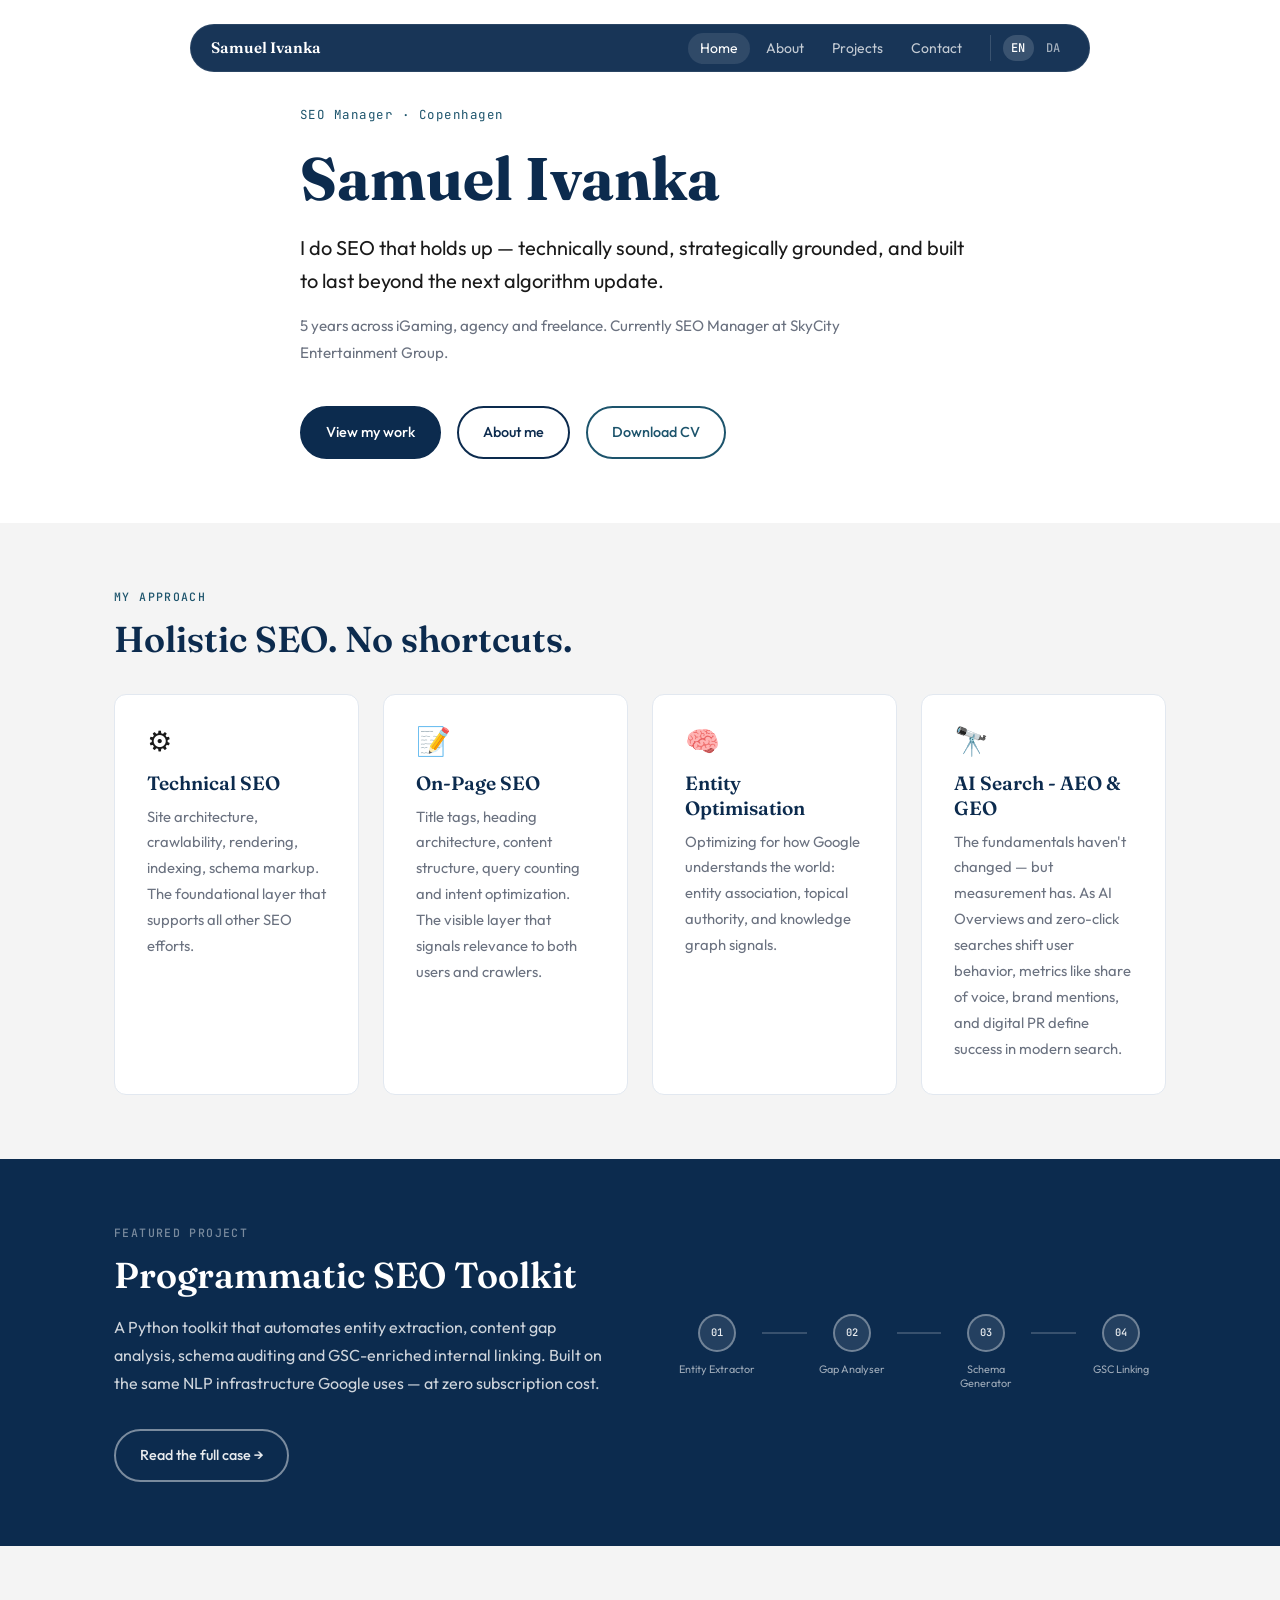
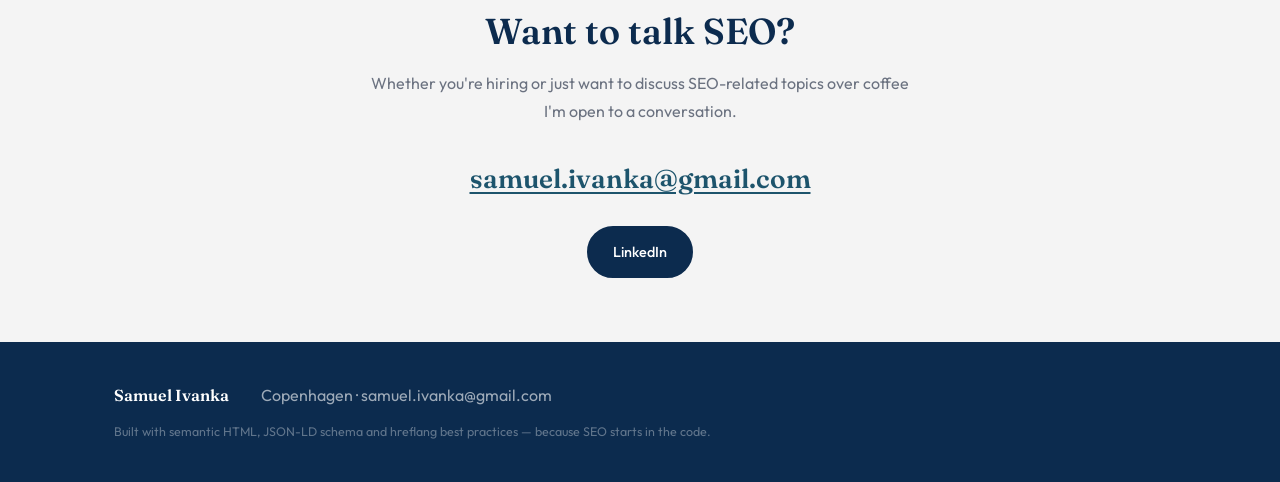
==== index.html @ 6b16444f "ready to go live" ====
<!DOCTYPE html>
<html lang="en"
  data-title-en="Samuel Ivanka — SEO Manager"
  data-title-da="Samuel Ivanka — SEO Manager"
  data-desc-en="Samuel Ivanka is a technical SEO manager based in Copenhagen with 5 years of experience in iGaming, agency and freelance SEO."
  data-desc-da="Samuel Ivanka er en teknisk SEO manager baseret i København med 5 års erfaring inden for iGaming, bureau og freelance SEO.">
<head>
  <meta charset="UTF-8">
  <meta name="viewport" content="width=device-width, initial-scale=1.0">

  <title>Samuel Ivanka — SEO Manager</title>
  <meta name="description" content="Samuel Ivanka is a technical SEO manager based in Copenhagen with 5 years of experience in iGaming, agency and freelance SEO.">

  <!-- Canonical -->
  <link rel="canonical" href="https://samuelivanka.github.io/">

  <!-- Open Graph -->
  <meta property="og:type"        content="website">
  <meta property="og:url"         content="https://samuelivanka.github.io/">
  <meta property="og:title"       content="Samuel Ivanka — SEO Manager">
  <meta property="og:description" content="Technical SEO manager based in Copenhagen. 5 years across iGaming, agency and freelance.">

  <!--
    Hreflang note:
    This site uses a JavaScript-based language toggle (EN/DA) with localStorage persistence.
    Canonical URLs are language-agnostic — a single URL serves both languages.
    Content is switched via CSS class toggling (html.lang-en / html.lang-da).
    Both language versions are present in the DOM simultaneously; display:none hides the inactive one.
    A traditional hreflang implementation would require separate URLs per language.
  -->

  <!-- Anti-FOUC: apply saved language before stylesheet renders -->
  <script>(function(){var l=localStorage.getItem('si-lang')||'en';document.documentElement.classList.add('lang-'+l);document.documentElement.lang=l;}());</script>

  <!-- Fonts preconnect -->
  <link rel="preconnect" href="https://fonts.googleapis.com">
  <link rel="preconnect" href="https://fonts.gstatic.com" crossorigin>
  <link rel="stylesheet" href="https://fonts.googleapis.com/css2?family=Fraunces:ital,opsz,wght@0,9..144,300;0,9..144,400;0,9..144,600;0,9..144,700;1,9..144,400&family=Outfit:wght@300;400;500;600&family=JetBrains+Mono:wght@400;500&display=swap">

  <link rel="stylesheet" href="style.css">

  <!-- JSON-LD: WebSite + Person -->
  <script type="application/ld+json">
  {
    "@context": "https://schema.org",
    "@graph": [
      {
        "@type": "WebSite",
        "@id": "https://samuelivanka.github.io/#website",
        "name": "Samuel Ivanka — SEO Manager",
        "url": "https://samuelivanka.github.io/",
        "inLanguage": ["en", "da"],
        "author": { "@id": "https://samuelivanka.github.io/#person" }
      },
      {
        "@type": "Person",
        "@id": "https://samuelivanka.github.io/#person",
        "name": "Samuel Ivanka",
        "jobTitle": "SEO Manager",
        "url": "https://samuelivanka.github.io/",
        "email": "samuel.ivanka@gmail.com",
        "sameAs": ["https://www.linkedin.com/in/samuel-ivanka/"],
        "worksFor": {
          "@type": "Organization",
          "name": "SkyCity Entertainment Group",
          "url": "https://www.skycitycasino.com",
          "sameAs": "https://en.wikipedia.org/wiki/SkyCity_Entertainment_Group"
        },
        "knowsLanguage": ["Slovak", "English", "Danish", "Dutch"]
      }
    ]
  }
  </script>
</head>
<body>

  <!-- ===================== NAV ===================== -->
  <div class="nav-wrapper">
    <nav class="pill-nav" aria-label="Main navigation">
      <a href="index.html" class="nav-logo">Samuel Ivanka</a>

      <button class="nav-hamburger" aria-label="Menu" aria-expanded="false">
        <span></span><span></span><span></span>
      </button>

      <ul class="nav-links">
        <li><a href="index.html"><span class="t-en">Home</span><span class="t-da">Hjem</span></a></li>
        <li><a href="about.html"><span class="t-en">About</span><span class="t-da">Om mig</span></a></li>
        <li><a href="projects.html"><span class="t-en">Projects</span><span class="t-da">Projekter</span></a></li>
        <li><a href="mailto:samuel.ivanka@gmail.com">Contact</a></li>
      </ul>

      <div class="lang-toggle">
        <button class="lang-btn" data-lang="en" aria-label="Switch to English">EN</button>
        <button class="lang-btn" data-lang="da" aria-label="Skift til dansk">DA</button>
      </div>
    </nav>
  </div>

  <main>

    <!-- ===================== HERO ===================== -->
    <section class="hero">
      <div class="container">
        <span class="hero-eyebrow">
          <span class="t-en">SEO Manager · Copenhagen</span>
          <span class="t-da">SEO Manager · København</span>
        </span>

        <h1>Samuel Ivanka</h1>

        <p class="hero-tagline t-en">I do SEO that holds up — technically sound, strategically grounded, and built to last beyond the next algorithm update.</p>
        <p class="hero-tagline t-da">Jeg laver SEO der holder — teknisk solidt, strategisk funderet og bygget til at overleve den næste algoritme-opdatering.</p>

        <p class="hero-sub t-en">5 years across iGaming, agency and freelance. Currently SEO Manager at SkyCity Entertainment Group.</p>
        <p class="hero-sub t-da">5 års erfaring inden for iGaming, bureau og freelance. Nuværende SEO Manager hos SkyCity Entertainment Group.</p>

        <div class="hero-ctas">
          <a href="projects.html" class="btn-primary">
            <span class="t-en">View my work</span>
            <span class="t-da">Se mit arbejde</span>
          </a>
          <a href="about.html" class="btn-secondary">
            <span class="t-en">About me</span>
            <span class="t-da">Om mig</span>
          </a>
          <a href="S.Ivanka_CV.pdf" class="btn-outline" download>
            Download CV
          </a>
        </div>
      </div>
    </section>

    <!-- ===================== WHAT I DO ===================== -->
    <section class="what-i-do">
      <div class="container">
        <div class="section-header fade-up">
          <span class="label">
            <span class="t-en">My approach</span>
            <span class="t-da">Min tilgang</span>
          </span>
          <h2>
            <span class="t-en">Holistic SEO. No shortcuts.</span>
            <span class="t-da">Holistisk SEO. Ingen genveje.</span>
          </h2>
        </div>

        <div class="cards-grid">

          <article class="card fade-up">
            <div class="card-icon">⚙️</div>
            <h3>
              <span class="t-en">Technical SEO</span>
              <span class="t-da">Teknisk SEO</span>
            </h3>
            <p class="t-en">Site architecture, crawlability, rendering, indexing, schema markup. The foundational layer that supports all other SEO efforts.</p>
            <p class="t-da">Sitestruktur, crawlbarhed, rendering, indeksering, schema markup. Det fundamentale lag, som al anden SEO hviler på.</p>
          </article>

          <article class="card fade-up">
            <div class="card-icon">📝</div>
            <h3>
              <span class="t-en">On-Page SEO</span>
              <span class="t-da">On-page SEO</span>
            </h3>
            <p class="t-en">Title tags, heading architecture, content structure, query counting and intent optimization. The visible layer that signals relevance to both users and crawlers.</p>
            <p class="t-da">Title tags, overskriftsstruktur, indholdsopbygning, query counting og søgeords-intention. Det synlige lag, der signalerer relevans til både brugere og crawlere.</p>
          </article>

          <article class="card fade-up">
            <div class="card-icon">🧠</div>
            <h3>
              <span class="t-en">Entity Optimisation</span>
              <span class="t-da">Entitetsoptimering</span>
            </h3>
            <p class="t-en">Optimizing for how Google understands the world: entity association, topical authority, and knowledge graph signals.</p>
            <p class="t-da">Optimering baseret på, hvordan Google forstår verden: entitets-relationer, emne-autoritet (topical authority) og Knowledge Graph-signaler.</p>
          </article>

          <article class="card fade-up">
            <div class="card-icon">🔭</div>
            <h3>
              <span>AI Search - AEO & GEO</span>
            </h3>
            <p class="t-en">The fundamentals haven't changed — but measurement has. As AI Overviews and zero-click searches shift user behavior, metrics like share of voice, brand mentions, and digital PR define success in modern search.</p>
            <p class="t-da">Det grundlæggende er det samme – men målingen har ændret sig. I takt med at AI Overviews og zero-click-søgninger ændrer brugeradfærden, bliver share of voice, brand mentions og digital PR de afgørende parametre.</p>
          </article>

        </div>
      </div>
    </section>

    <!-- ===================== FEATURED PROJECT TEASER ===================== -->
    <section class="featured-project">
      <div class="container">
        <div class="featured-inner">

          <div class="featured-text fade-up">
            <span class="label">
              <span class="t-en">Featured Project</span>
              <span class="t-da">Udvalgt Projekt</span>
            </span>
            <h2>
              <span class="t-en">Programmatic SEO Toolkit</span>
              <span class="t-da">Programmatisk SEO Toolkit</span>
            </h2>
            <p class="t-en">A Python toolkit that automates entity extraction, content gap analysis, schema auditing and GSC-enriched internal linking. Built on the same NLP infrastructure Google uses — at zero subscription cost.</p>
            <p class="t-da">Et Python-toolkit der automatiserer entitetsudtrækning, content gap-analyse, schema-audit og GSC-beriget intern linkbuilding. Bygget på den samme NLP-infrastruktur som Google bruger — uden abonnementsomkostninger.</p>
            <div class="featured-cta">
              <a href="projects/seo-toolkit.html" class="btn-outline">
                <span class="t-en">Read the full case →</span>
                <span class="t-da">Læs hele casen →</span>
              </a>
            </div>
          </div>

          <div class="featured-visual fade-up">
            <div class="mini-pipeline" role="img" aria-label="4-step SEO toolkit pipeline diagram">
              <div class="mini-step">
                <div class="mini-step-dot">01</div>
                <span class="mini-step-label">Entity Extractor</span>
              </div>
              <div class="mini-connector" aria-hidden="true"></div>
              <div class="mini-step">
                <div class="mini-step-dot">02</div>
                <span class="mini-step-label">Gap Analyser</span>
              </div>
              <div class="mini-connector" aria-hidden="true"></div>
              <div class="mini-step">
                <div class="mini-step-dot">03</div>
                <span class="mini-step-label">Schema Generator</span>
              </div>
              <div class="mini-connector" aria-hidden="true"></div>
              <div class="mini-step">
                <div class="mini-step-dot">04</div>
                <span class="mini-step-label">GSC Linking</span>
              </div>
            </div>
          </div>

        </div>
      </div>
    </section>

    <!-- ===================== CONTACT STRIP ===================== -->
    <section class="contact-strip">
      <div class="container">
        <h2>
          <span class="t-en">Want to talk SEO?</span>
          <span class="t-da">Vil du tale SEO?</span>
        </h2>
        <p class="sub t-en">Whether you're hiring or just want to discuss SEO-related topics over coffee I'm open to a conversation.</p>
        <p class="sub t-da">Uanset om du ansætter eller bare vil diskutere SEO-relaterede emner over en kop kaffe er jeg åben for en snak.</p>
        <div>
          <a href="mailto:samuel.ivanka@gmail.com" class="contact-email">samuel.ivanka@gmail.com</a>
        </div>
        <div class="contact-ctas">
          <a href="https://www.linkedin.com/in/samuel-ivanka/" class="btn-primary" target="_blank" rel="noopener noreferrer">LinkedIn</a>
        </div>
      </div>
    </section>

  </main>

  <!-- ===================== FOOTER ===================== -->
  <footer>
    <div class="container">
      <span class="footer-name">Samuel Ivanka</span>
      <span>
        <span class="t-en">Copenhagen</span>
        <span class="t-da">København</span>
         · samuel.ivanka@gmail.com
      </span>
      <span class="footer-note t-en">Built with semantic HTML, JSON-LD schema and hreflang best practices — because SEO starts in the code.</span>
      <span class="footer-note t-da">Bygget med semantisk HTML, JSON-LD schema og hreflang best practices — fordi SEO starter i koden.</span>
    </div>
  </footer>

  <script src="script.js"></script>
</body>
</html>
---- style.css ----
/* ===================================================
   SAMUEL IVANKA — PORTFOLIO STYLESHEET
   =================================================== */

/* Fonts */
@import url('https://fonts.googleapis.com/css2?family=Fraunces:ital,opsz,wght@0,9..144,300;0,9..144,400;0,9..144,600;0,9..144,700;1,9..144,400&family=Outfit:wght@300;400;500;600&family=JetBrains+Mono:wght@400;500&display=swap');

/* ---- Custom Properties ---- */
:root {
  --navy:   #0C2B4E;
  --blue:   #1A3D64;
  --teal:   #1D546C;
  --grey:   #F4F4F4;
  --white:  #FFFFFF;
  --ink:    #1A1A1A;
  --muted:  #6B7280;
  --rule:   #E2E8F0;

  --font-display: 'Fraunces', Georgia, serif;
  --font-body:    'Outfit', system-ui, sans-serif;
  --font-mono:    'JetBrains Mono', 'Courier New', monospace;

  --section-gap:    4rem;
  --container-max:  1100px;
  --radius:         12px;
  --radius-pill:    999px;
  --transition:     0.3s ease;
}

/* ---- Language / Mode Visibility (critical — prevents FOUC) ---- */
html.lang-en .t-da { display: none; }
html.lang-da .t-en { display: none; }
body.mode-professional .personal-content  { display: none; }
body.mode-personal    .professional-content { display: none; }

/* ---- Reset & Base ---- */
*, *::before, *::after { box-sizing: border-box; margin: 0; padding: 0; }

html {
  scroll-behavior: smooth;
  font-size: 16px;
}

body {
  font-family: var(--font-body);
  color: var(--ink);
  background: var(--white);
  line-height: 1.7;
  -webkit-font-smoothing: antialiased;
}

img { max-width: 100%; display: block; }
a   { color: inherit; text-decoration: none; }
ul  { list-style: none; }

/* ---- Layout ---- */
.container {
  max-width: var(--container-max);
  margin: 0 auto;
  padding: 0 1.5rem;
}

section { padding: var(--section-gap) 0; }

/* ====================================================
   FLOATING PILL NAV
   ==================================================== */
.nav-wrapper {
  position: fixed;
  top: 1.5rem;
  left: 50%;
  transform: translateX(-50%);
  z-index: 1000;
  width: calc(100% - 2rem);
  max-width: 900px;
}

.pill-nav {
  display: flex;
  align-items: center;
  gap: 0.5rem;
  background: rgba(12, 43, 78, 0.95);
  backdrop-filter: blur(12px);
  -webkit-backdrop-filter: blur(12px);
  border-radius: var(--radius-pill);
  padding: 0.6rem 1.25rem;
  border: 1px solid rgba(255, 255, 255, 0.08);
  position: relative;
}

.nav-logo {
  font-family: var(--font-display);
  font-weight: 600;
  font-size: 0.95rem;
  color: var(--white);
  white-space: nowrap;
  margin-right: auto;
  flex-shrink: 0;
}

.nav-links {
  display: flex;
  align-items: center;
  gap: 0.25rem;
}

.nav-links li a {
  color: rgba(255, 255, 255, 0.75);
  font-size: 0.875rem;
  font-weight: 400;
  padding: 0.4rem 0.75rem;
  border-radius: var(--radius-pill);
  transition: color var(--transition), background var(--transition);
  white-space: nowrap;
}

.nav-links li a:hover,
.nav-links li a.active {
  color: var(--white);
  background: rgba(255, 255, 255, 0.1);
}

/* ---- Lang Toggle ---- */
.lang-toggle {
  display: flex;
  gap: 0.2rem;
  margin-left: 0.5rem;
  border-left: 1px solid rgba(255, 255, 255, 0.15);
  padding-left: 0.75rem;
  flex-shrink: 0;
}

.lang-btn {
  background: none;
  border: none;
  color: rgba(255, 255, 255, 0.6);
  font-family: var(--font-mono);
  font-size: 0.75rem;
  font-weight: 500;
  padding: 0.3rem 0.55rem;
  border-radius: var(--radius-pill);
  cursor: pointer;
  transition: color var(--transition), background var(--transition);
}

.lang-btn:hover { color: var(--white); }

.lang-btn.active {
  background: rgba(255, 255, 255, 0.15);
  color: var(--white);
}

/* ---- Hamburger (mobile) ---- */
.nav-hamburger {
  display: none;
  flex-direction: column;
  gap: 5px;
  background: none;
  border: none;
  cursor: pointer;
  padding: 0.4rem;
  margin-left: 0.75rem;
}

.nav-hamburger span {
  display: block;
  width: 20px;
  height: 2px;
  background: var(--white);
  border-radius: 2px;
  transition: transform var(--transition), opacity var(--transition);
}

.nav-hamburger.open span:nth-child(1) { transform: translateY(7px) rotate(45deg); }
.nav-hamburger.open span:nth-child(2) { opacity: 0; }
.nav-hamburger.open span:nth-child(3) { transform: translateY(-7px) rotate(-45deg); }

/* ====================================================
   TYPOGRAPHY
   ==================================================== */
h1 {
  font-family: var(--font-display);
  font-size: clamp(2.5rem, 5vw, 3.75rem);
  font-weight: 700;
  line-height: 1.1;
  color: var(--navy);
}

h2 {
  font-family: var(--font-display);
  font-size: clamp(1.75rem, 3vw, 2.25rem);
  font-weight: 600;
  line-height: 1.2;
  color: var(--navy);
}

h3 {
  font-family: var(--font-display);
  font-size: 1.2rem;
  font-weight: 600;
  color: var(--navy);
  line-height: 1.3;
}

h4 {
  font-family: var(--font-body);
  font-size: 1rem;
  font-weight: 600;
  color: var(--navy);
}

p { color: var(--ink); line-height: 1.75; }
p + p { margin-top: 1rem; }

/* ---- Section Label ---- */
.label {
  font-family: var(--font-mono);
  font-size: 0.72rem;
  font-weight: 500;
  letter-spacing: 0.12em;
  text-transform: uppercase;
  color: var(--teal);
  display: block;
  margin-bottom: 0.75rem;
}

/* ---- Section Header ---- */
.section-header { margin-bottom: 2rem; }
.section-header h2 { margin-top: 0.5rem; }

/* ====================================================
   BUTTONS
   ==================================================== */
.btn-primary,
.btn-secondary,
.btn-outline {
  display: inline-flex;
  align-items: center;
  gap: 0.5rem;
  padding: 0.75rem 1.5rem;
  border-radius: var(--radius-pill);
  font-family: var(--font-body);
  font-size: 0.9rem;
  font-weight: 500;
  cursor: pointer;
  transition: all var(--transition);
  border: 2px solid transparent;
  text-decoration: none;
  white-space: nowrap;
}

.btn-primary {
  background: var(--navy);
  color: var(--white);
  border-color: var(--navy);
}
.btn-primary:hover {
  background: var(--blue);
  border-color: var(--blue);
}

.btn-secondary {
  background: transparent;
  color: var(--navy);
  border-color: var(--navy);
}
.btn-secondary:hover {
  background: var(--navy);
  color: var(--white);
}

.btn-outline {
  background: transparent;
  color: var(--teal);
  border-color: var(--teal);
}
.btn-outline:hover {
  background: var(--teal);
  color: var(--white);
}

/* ====================================================
   HERO SECTION
   ==================================================== */
.hero {
  display: flex;
  align-items: center;
  padding: 6.5rem 0 4rem;
  background: var(--white);
}

.hero-eyebrow {
  font-family: var(--font-mono);
  font-size: 0.78rem;
  font-weight: 400;
  letter-spacing: 0.12em;
  color: var(--teal);
  margin-bottom: 1.25rem;
  display: block;
}

.hero h1 { margin-bottom: 1.25rem; }

.hero-tagline {
  font-size: clamp(1.05rem, 2vw, 1.25rem);
  color: var(--ink);
  font-weight: 400;
  line-height: 1.65;
  max-width: 680px;
  margin-bottom: 0.75rem;
}

.hero-sub {
  font-size: 0.95rem;
  color: var(--muted);
  max-width: 540px;
  margin-bottom: 2.5rem;
}

.hero-ctas {
  display: flex;
  flex-wrap: wrap;
  gap: 1rem;
}

/* ====================================================
   WHAT I DO — 3 CARDS
   ==================================================== */
.what-i-do { background: var(--grey); }

.cards-grid {
  display: grid;
  grid-template-columns: repeat(4, 1fr);
  gap: 1.5rem;
}

@media (max-width: 900px) {
  .cards-grid { grid-template-columns: repeat(2, 1fr); }
}

@media (max-width: 540px) {
  .cards-grid { grid-template-columns: 1fr; }
}

.card {
  background: var(--white);
  border: 1px solid var(--rule);
  border-radius: var(--radius);
  padding: 2rem;
  transition: transform var(--transition), box-shadow var(--transition);
}

.card:hover {
  transform: translateY(-4px);
  box-shadow: 0 12px 32px rgba(12, 43, 78, 0.1);
}

.card-icon {
  font-size: 1.75rem;
  margin-bottom: 1rem;
  line-height: 1;
}

.card h3 { margin-bottom: 0.5rem; }
.card p  { color: var(--muted); font-size: 0.925rem; }

/* ====================================================
   FEATURED PROJECT SECTION
   ==================================================== */
.featured-project {
  background: var(--navy);
  color: var(--white);
}

.featured-project .label { color: rgba(255, 255, 255, 0.45); }
.featured-project h2    { color: var(--white); margin-top: 0.5rem; margin-bottom: 1rem; }
.featured-project p     { color: rgba(255, 255, 255, 0.8); }

.featured-inner {
  display: grid;
  grid-template-columns: 1fr 1fr;
  gap: 4rem;
  align-items: center;
}

.featured-cta { margin-top: 2rem; }

/* Outline button on dark navy background — needs light colours */
.featured-project .btn-outline,
.feature-card .btn-outline {
  color: rgba(255, 255, 255, 0.9);
  border-color: rgba(255, 255, 255, 0.45);
}

.featured-project .btn-outline:hover,
.feature-card .btn-outline:hover {
  background: rgba(255, 255, 255, 0.12);
  border-color: var(--white);
  color: var(--white);
}

/* ---- Mini Pipeline ---- */
.mini-pipeline {
  display: flex;
  align-items: flex-start;
  gap: 0;
  overflow-x: auto;
  scrollbar-width: none;
  padding: 1.5rem 0;
}

.mini-pipeline::-webkit-scrollbar { display: none; }

.mini-step {
  display: flex;
  flex-direction: column;
  align-items: center;
  text-align: center;
  min-width: 90px;
  flex-shrink: 0;
}

.mini-step-dot {
  width: 38px;
  height: 38px;
  border-radius: 50%;
  background: rgba(255, 255, 255, 0.1);
  border: 2px solid rgba(255, 255, 255, 0.35);
  display: flex;
  align-items: center;
  justify-content: center;
  font-family: var(--font-mono);
  font-size: 0.65rem;
  font-weight: 500;
  color: rgba(255, 255, 255, 0.9);
  margin-bottom: 0.6rem;
  flex-shrink: 0;
}

.mini-step-label {
  font-size: 0.68rem;
  color: rgba(255, 255, 255, 0.6);
  font-weight: 400;
  max-width: 78px;
  line-height: 1.3;
}

.mini-connector {
  flex: 1;
  height: 2px;
  background: rgba(255, 255, 255, 0.18);
  min-width: 16px;
  margin-top: 18px;
  flex-shrink: 1;
}

/* Mini pipeline — dark-on-light variant (projects card) */
.mini-pipeline-light .mini-step-dot {
  background: rgba(12, 43, 78, 0.08);
  border-color: rgba(12, 43, 78, 0.25);
  color: var(--navy);
}

.mini-pipeline-light .mini-step-label { color: rgba(255, 255, 255, 0.65); }
.mini-pipeline-light .mini-connector  { background: rgba(255, 255, 255, 0.2); }

/* ====================================================
   CONTACT STRIP
   ==================================================== */
.contact-strip {
  background: var(--grey);
  text-align: center;
}

.contact-strip h2      { margin-bottom: 1rem; }
.contact-strip .sub    { color: var(--muted); max-width: 560px; margin: 0 auto 2rem; }

.contact-email {
  display: inline-block;
  font-family: var(--font-display);
  font-size: clamp(1.2rem, 2.5vw, 1.65rem);
  font-weight: 600;
  color: var(--teal);
  text-decoration: underline;
  text-underline-offset: 4px;
  margin-bottom: 1.5rem;
  transition: color var(--transition);
}

.contact-email:hover { color: var(--navy); }

.contact-ctas {
  display: flex;
  gap: 1rem;
  justify-content: center;
  flex-wrap: wrap;
}

/* ====================================================
   FOOTER
   ==================================================== */
footer {
  background: var(--navy);
  color: rgba(255, 255, 255, 0.6);
  padding: 2.5rem 0;
}

footer .container {
  display: flex;
  flex-wrap: wrap;
  gap: 0.5rem 2rem;
  align-items: center;
}

.footer-name {
  font-family: var(--font-display);
  font-weight: 600;
  color: var(--white);
  font-size: 1rem;
}

.footer-note {
  display: block;
  width: 100%;
  font-size: 0.78rem;
  color: rgba(255, 255, 255, 0.35);
  margin-top: 0.25rem;
  line-height: 1.6;
}

/* ====================================================
   ABOUT PAGE — MODE BAR
   ==================================================== */
.mode-bar {
  padding-top: 6rem;
  padding-bottom: 2rem;
  border-bottom: 1px solid var(--rule);
  background: var(--white);
}

.mode-toggle-bar {
  display: flex;
  gap: 0.5rem;
}

.mode-btn {
  padding: 0.5rem 1.25rem;
  border-radius: var(--radius-pill);
  font-family: var(--font-body);
  font-size: 0.875rem;
  font-weight: 500;
  cursor: pointer;
  border: 2px solid var(--rule);
  background: transparent;
  color: var(--muted);
  transition: all var(--transition);
}

.mode-btn:hover {
  border-color: var(--navy);
  color: var(--navy);
}

.mode-btn.active {
  background: var(--navy);
  border-color: var(--navy);
  color: var(--white);
}

/* ====================================================
   ABOUT PAGE — PROFESSIONAL INTRO
   ==================================================== */
.about-intro { padding: var(--section-gap) 0 3rem; }
.about-intro h1 { margin-top: 0.5rem; margin-bottom: 2rem; }
.about-intro-text p { margin-bottom: 1.25rem; }
.about-intro-text p:last-child { margin-bottom: 0; }

/* ====================================================
   CAREER TIMELINE
   ==================================================== */
.career-section { padding: 3rem 0 var(--section-gap); border-top: 1px solid var(--rule); }

.career-timeline {
  display: flex;
  gap: 0;
  margin-top: 3rem;
  overflow-x: auto;
  scrollbar-width: none;
  padding-bottom: 1rem;
}

.career-timeline::-webkit-scrollbar { display: none; }

.timeline-item {
  flex: 1;
  min-width: 200px;
  position: relative;
  padding-top: 2.25rem;
  padding-right: 1.5rem;
}

/* Horizontal connecting line */
.timeline-item::before {
  content: '';
  position: absolute;
  top: 0.525rem;
  left: 0;
  right: 0;
  height: 2px;
  background: var(--rule);
}

.timeline-item:first-child::before { left: 0.525rem; }

.timeline-dot {
  position: absolute;
  top: 0;
  left: 0;
  width: 1.1rem;
  height: 1.1rem;
  border-radius: 50%;
  background: var(--teal);
  border: 3px solid var(--white);
  box-shadow: 0 0 0 2px var(--teal);
  z-index: 1;
}

.timeline-year {
  font-family: var(--font-mono);
  font-size: 0.72rem;
  color: var(--teal);
  font-weight: 500;
  letter-spacing: 0.05em;
  margin-bottom: 0.4rem;
}

.timeline-role {
  font-weight: 600;
  font-size: 0.95rem;
  color: var(--navy);
  margin-bottom: 0.2rem;
}

.timeline-company {
  font-size: 0.85rem;
  color: var(--muted);
  margin-bottom: 0.6rem;
}

.timeline-desc {
  font-size: 0.82rem;
  color: var(--muted);
  font-style: italic;
  line-height: 1.5;
}

/* ====================================================
   SKILLS GRID
   ==================================================== */
.skills-section { padding: 3rem 0 var(--section-gap); border-top: 1px solid var(--rule); }

.skills-grid {
  display: grid;
  grid-template-columns: repeat(auto-fit, minmax(280px, 1fr));
  gap: 1.5rem;
  margin-top: 2rem;
}

.skill-card {
  background: var(--white);
  border: 1px solid var(--rule);
  border-radius: var(--radius);
  padding: 1.75rem;
  transition: transform var(--transition), box-shadow var(--transition);
}

.skill-card:hover {
  transform: translateY(-3px);
  box-shadow: 0 8px 24px rgba(12, 43, 78, 0.08);
}

.skill-card h3 { font-size: 0.95rem; margin-bottom: 0.75rem; }

.skill-tools {
  font-family: var(--font-mono);
  font-size: 0.76rem;
  color: var(--muted);
  line-height: 1.9;
}

/* ====================================================
   CV DOWNLOAD STRIP
   ==================================================== */
.cv-strip {
  background: var(--navy);
  color: var(--white);
  text-align: center;
}

.cv-strip h2 { color: var(--white); margin-bottom: 0.75rem; }
.cv-strip p  { color: rgba(255, 255, 255, 0.7); margin-bottom: 2rem; }

/* ====================================================
   PERSONAL MODE — FUN CARDS
   ==================================================== */
.personal-intro { padding: var(--section-gap) 0 3rem; }
.personal-intro h1 { margin-top: 0.5rem; margin-bottom: 2rem; }

.fun-section { padding: 3rem 0 var(--section-gap); border-top: 1px solid var(--rule); }

.fun-cards-grid {
  display: grid;
  grid-template-columns: repeat(auto-fit, minmax(260px, 1fr));
  gap: 1.5rem;
  margin-top: 2rem;
}

.fun-card {
  background: var(--white);
  border: 1px solid var(--rule);
  border-radius: var(--radius);
  padding: 1.75rem;
  transition: transform var(--transition), box-shadow var(--transition);
}

.fun-card:hover {
  transform: translateY(-3px);
  box-shadow: 0 8px 24px rgba(12, 43, 78, 0.07);
}

.fun-card-emoji {
  font-size: 2rem;
  margin-bottom: 0.75rem;
  line-height: 1;
}

.fun-card h3 { font-size: 0.95rem; margin-bottom: 0.5rem; }
.fun-card p  { color: var(--muted); font-size: 0.875rem; line-height: 1.65; }

/* ====================================================
   PERSONAL MODE — LANGUAGE CARDS
   ==================================================== */
.lang-section { padding: 3rem 0 var(--section-gap); border-top: 1px solid var(--rule); }
.lang-section .section-header { margin-bottom: 1.5rem; }

.lang-body { max-width: 680px; margin-bottom: 2rem; color: var(--muted); }

.lang-items {
  display: grid;
  grid-template-columns: repeat(auto-fit, minmax(220px, 1fr));
  gap: 1rem;
}

.lang-item {
  background: var(--white);
  border: 1px solid var(--rule);
  border-left: 4px solid var(--teal);
  border-radius: var(--radius);
  padding: 1.25rem 1.5rem;
}

.lang-name  { font-weight: 600; color: var(--navy); font-size: 1rem; margin-bottom: 0.25rem; }
.lang-level {
  font-family: var(--font-mono);
  font-size: 0.72rem;
  color: var(--teal);
  font-weight: 500;
  letter-spacing: 0.05em;
  margin-bottom: 0.35rem;
}
.lang-note  { font-size: 0.82rem; color: var(--muted); line-height: 1.5; }

/* ====================================================
   PAGE HEADER (About, Projects, Toolkit)
   ==================================================== */
.page-header {
  padding: 7rem 0 3rem;
  background: var(--white);
}

.page-header h1     { margin-top: 0.5rem; margin-bottom: 1rem; }
.page-header .intro { max-width: 680px; color: var(--muted); }

/* ====================================================
   PROJECTS PAGE
   ==================================================== */
.projects-list {
  display: flex;
  flex-direction: column;
  gap: 2rem;
  padding-bottom: var(--section-gap);
}

.feature-card {
  background: var(--navy);
  border-radius: var(--radius);
  padding: 3rem;
  color: var(--white);
}

.feature-card .label    { color: rgba(255, 255, 255, 0.45); }
.feature-card h2        { color: var(--white); margin-top: 0.5rem; margin-bottom: 1rem; }
.feature-card p         { color: rgba(255, 255, 255, 0.8); margin-bottom: 2rem; }

.feature-card-cta { margin-top: 2rem; }

.placeholder-card {
  border: 2px dashed var(--rule);
  border-radius: var(--radius);
  padding: 2.5rem;
  background: var(--grey);
  position: relative;
}

.placeholder-card h2 { color: var(--muted); margin-top: 0.5rem; margin-bottom: 1rem; }
.placeholder-card p  { color: var(--muted); font-size: 0.9rem; }

/* Project tags */
.project-tags {
  display: flex;
  flex-wrap: wrap;
  gap: 0.4rem;
  margin-bottom: 1.25rem;
}

.tag {
  font-family: var(--font-mono);
  font-size: 0.72rem;
  padding: 0.25rem 0.65rem;
  border-radius: var(--radius-pill);
  background: rgba(29, 84, 108, 0.14);
  color: var(--teal);
  font-weight: 500;
}

.tag-dark {
  background: rgba(255, 255, 255, 0.1);
  color: rgba(255, 255, 255, 0.75);
}

.tag-muted {
  background: rgba(107, 114, 128, 0.1);
  color: var(--muted);
}

.coming-soon-badge {
  position: absolute;
  top: 1.25rem;
  right: 1.25rem;
  font-family: var(--font-mono);
  font-size: 0.68rem;
  font-weight: 500;
  letter-spacing: 0.08em;
  text-transform: uppercase;
  color: var(--muted);
  background: var(--white);
  border: 1px solid var(--rule);
  padding: 0.3rem 0.75rem;
  border-radius: var(--radius-pill);
}

.working-on-badge {
  position: absolute;
  top: 1.25rem;
  right: 1.25rem;
  font-family: var(--font-mono);
  font-size: 0.68rem;
  font-weight: 500;
  letter-spacing: 0.08em;
  text-transform: uppercase;
  color: var(--teal);
  background: var(--white);
  border: 1px solid var(--teal);
  padding: 0.3rem 0.75rem;
  border-radius: var(--radius-pill);
}

/* ====================================================
   SEO TOOLKIT CASE STUDY
   ==================================================== */

/* Full Pipeline */
.pipeline-section { background: var(--grey); }

.pipeline-full {
  display: grid;
  grid-template-columns: 1fr;
  gap: 1.25rem;
  margin-top: 2rem;
}

.pipeline-step {
  display: grid;
  grid-template-columns: 72px 1fr;
  gap: 2rem;
  align-items: start;
  background: var(--white);
  border: 1px solid var(--rule);
  border-radius: var(--radius);
  padding: 2rem;
  opacity: 0;
  transform: translateY(24px);
  transition: opacity 0.55s ease, transform 0.55s ease;
}

.pipeline-step.visible {
  opacity: 1;
  transform: translateY(0);
}

.pipeline-step-num {
  font-family: var(--font-display);
  font-size: 2.75rem;
  font-weight: 700;
  color: var(--rule);
  line-height: 1;
  padding-top: 0.25rem;
}

.pipeline-step-name {
  font-weight: 600;
  color: var(--navy);
  font-size: 1.05rem;
  margin-bottom: 0.2rem;
}

.pipeline-step-file {
  font-family: var(--font-mono);
  font-size: 0.76rem;
  color: var(--teal);
  margin-bottom: 0.75rem;
}

.pipeline-step-desc {
  font-size: 0.9rem;
  color: var(--ink);
  line-height: 1.7;
}

.pipeline-step-output {
  font-family: var(--font-mono);
  font-size: 0.74rem;
  color: var(--muted);
  margin-top: 0.65rem;
}

/* Pipeline step — input/api/output meta rows */
.pipeline-step-meta {
  margin-top: 1rem;
  padding-top: 0.75rem;
  border-top: 1px solid var(--rule);
  display: flex;
  flex-direction: column;
  gap: 0.3rem;
}

.meta-row {
  display: flex;
  gap: 1rem;
  align-items: baseline;
}

.meta-label {
  font-family: var(--font-mono);
  font-size: 0.65rem;
  font-weight: 500;
  color: var(--teal);
  text-transform: uppercase;
  letter-spacing: 0.07em;
  min-width: 64px;
  flex-shrink: 0;
}

.meta-value {
  font-family: var(--font-mono);
  font-size: 0.75rem;
  color: var(--muted);
  line-height: 1.5;
}

/* Decision Blocks */
.decisions-grid {
  display: grid;
  grid-template-columns: repeat(auto-fit, minmax(280px, 1fr));
  gap: 1.5rem;
  margin-top: 2rem;
}

.decision-block {
  background: var(--grey);
  border-left: 4px solid var(--teal);
  border-radius: var(--radius);
  padding: 1.75rem;
}

.decision-block h4 { font-size: 0.9rem; margin-bottom: 0.65rem; color: var(--navy); }
.decision-block p  { font-size: 0.875rem; color: var(--muted); line-height: 1.7; }

/* Limitations Box */
.limitations-box {
  background: #FFFBEB;
  border: 1px solid #FCD34D;
  border-left: 4px solid #F59E0B;
  border-radius: var(--radius);
  padding: 2rem;
  margin-top: 2rem;
}

.limitations-box p { color: #78350F; line-height: 1.8; font-size: 0.9rem; }

/* Roadmap List */
.roadmap-list {
  list-style: none;
  margin-top: 1.5rem;
  display: grid;
  grid-template-columns: repeat(auto-fit, minmax(260px, 1fr));
  gap: 0.75rem;
}

.roadmap-list li {
  padding: 0.75rem 1rem 0.75rem 2.25rem;
  background: var(--white);
  border: 1px solid var(--rule);
  border-radius: var(--radius);
  font-size: 0.875rem;
  color: var(--ink);
  position: relative;
}

.roadmap-list li::before {
  content: '→';
  position: absolute;
  left: 0.85rem;
  color: var(--teal);
  font-weight: 600;
}

/* Tech Badges */
.tech-badges {
  display: flex;
  flex-wrap: wrap;
  gap: 0.5rem;
  margin-top: 1.5rem;
}

.tech-badge {
  background: var(--navy);
  color: var(--white);
  font-family: var(--font-mono);
  font-size: 0.76rem;
  font-weight: 400;
  padding: 0.35rem 0.85rem;
  border-radius: var(--radius-pill);
}

/* ====================================================
   INLINE CONTENT LINKS
   ==================================================== */
main p a {
  color: var(--teal);
  text-decoration: underline;
  text-underline-offset: 3px;
  transition: color var(--transition);
}

main p a:hover { color: var(--navy); }

/* Single-column image stack for results charts */
.charts-stack {
  display: flex;
  flex-direction: column;
  gap: 2rem;
  max-width: 720px;
}

.charts-stack .chart-label {
  font-size: 0.78rem;
  font-family: var(--font-mono);
  letter-spacing: 0.05em;
  text-transform: uppercase;
  color: var(--muted);
  margin-bottom: 0.5rem;
}

.charts-stack img {
  width: 100%;
  border-radius: 8px;
  border: 1px solid var(--rule);
  display: block;
}

/* ====================================================
   SCROLL ANIMATIONS
   ==================================================== */
.fade-up {
  opacity: 0;
  transform: translateY(24px);
  transition: opacity 0.6s ease, transform 0.6s ease;
}

.fade-up.visible {
  opacity: 1;
  transform: translateY(0);
}

/* ====================================================
   RESPONSIVE
   ==================================================== */
@media (max-width: 900px) {
  .featured-inner {
    grid-template-columns: 1fr;
    gap: 2.5rem;
  }
}

@media (max-width: 768px) {
  :root { --section-gap: 2.5rem; }

  .pipeline-step {
    grid-template-columns: 1fr;
    gap: 0.75rem;
  }

  .pipeline-step-num { font-size: 2rem; }

  .feature-card { padding: 2rem; }
}

@media (max-width: 640px) {
  /* Show hamburger */
  .nav-hamburger { display: flex; }

  /* Collapse nav links */
  .nav-links {
    display: none;
    position: absolute;
    top: calc(100% + 0.5rem);
    left: 0;
    right: 0;
    background: rgba(12, 43, 78, 0.98);
    border-radius: var(--radius);
    padding: 0.75rem;
    flex-direction: column;
    gap: 0.2rem;
    border: 1px solid rgba(255, 255, 255, 0.08);
  }

  .nav-links.open { display: flex; }

  .nav-links li { width: 100%; }
  .nav-links li a {
    display: block;
    padding: 0.65rem 1rem;
    width: 100%;
  }

  .hero-ctas { flex-direction: column; }
  .hero-ctas a { width: 100%; justify-content: center; }

  .contact-ctas { flex-direction: column; align-items: center; }

  .mode-toggle-bar { gap: 0.4rem; }
  .mode-btn { padding: 0.45rem 1rem; font-size: 0.82rem; }

  /* Vertical timeline on mobile */
  .career-timeline {
    flex-direction: column;
    overflow-x: visible;
    padding-bottom: 0;
  }

  .timeline-item {
    flex: none;
    min-width: unset;
    padding-top: 0;
    padding-left: 2.5rem;
    padding-bottom: 2rem;
    padding-right: 0;
  }

  .timeline-item::before {
    top: 0;
    left: 0.45rem;
    right: auto;
    width: 2px;
    height: 100%;
  }

  .timeline-item:first-child::before { left: 0.45rem; }
  .timeline-item:last-child::before  { height: 0; }

  .timeline-dot { top: 0.05rem; left: 0; }

  footer .container { gap: 0.4rem 1rem; }
}
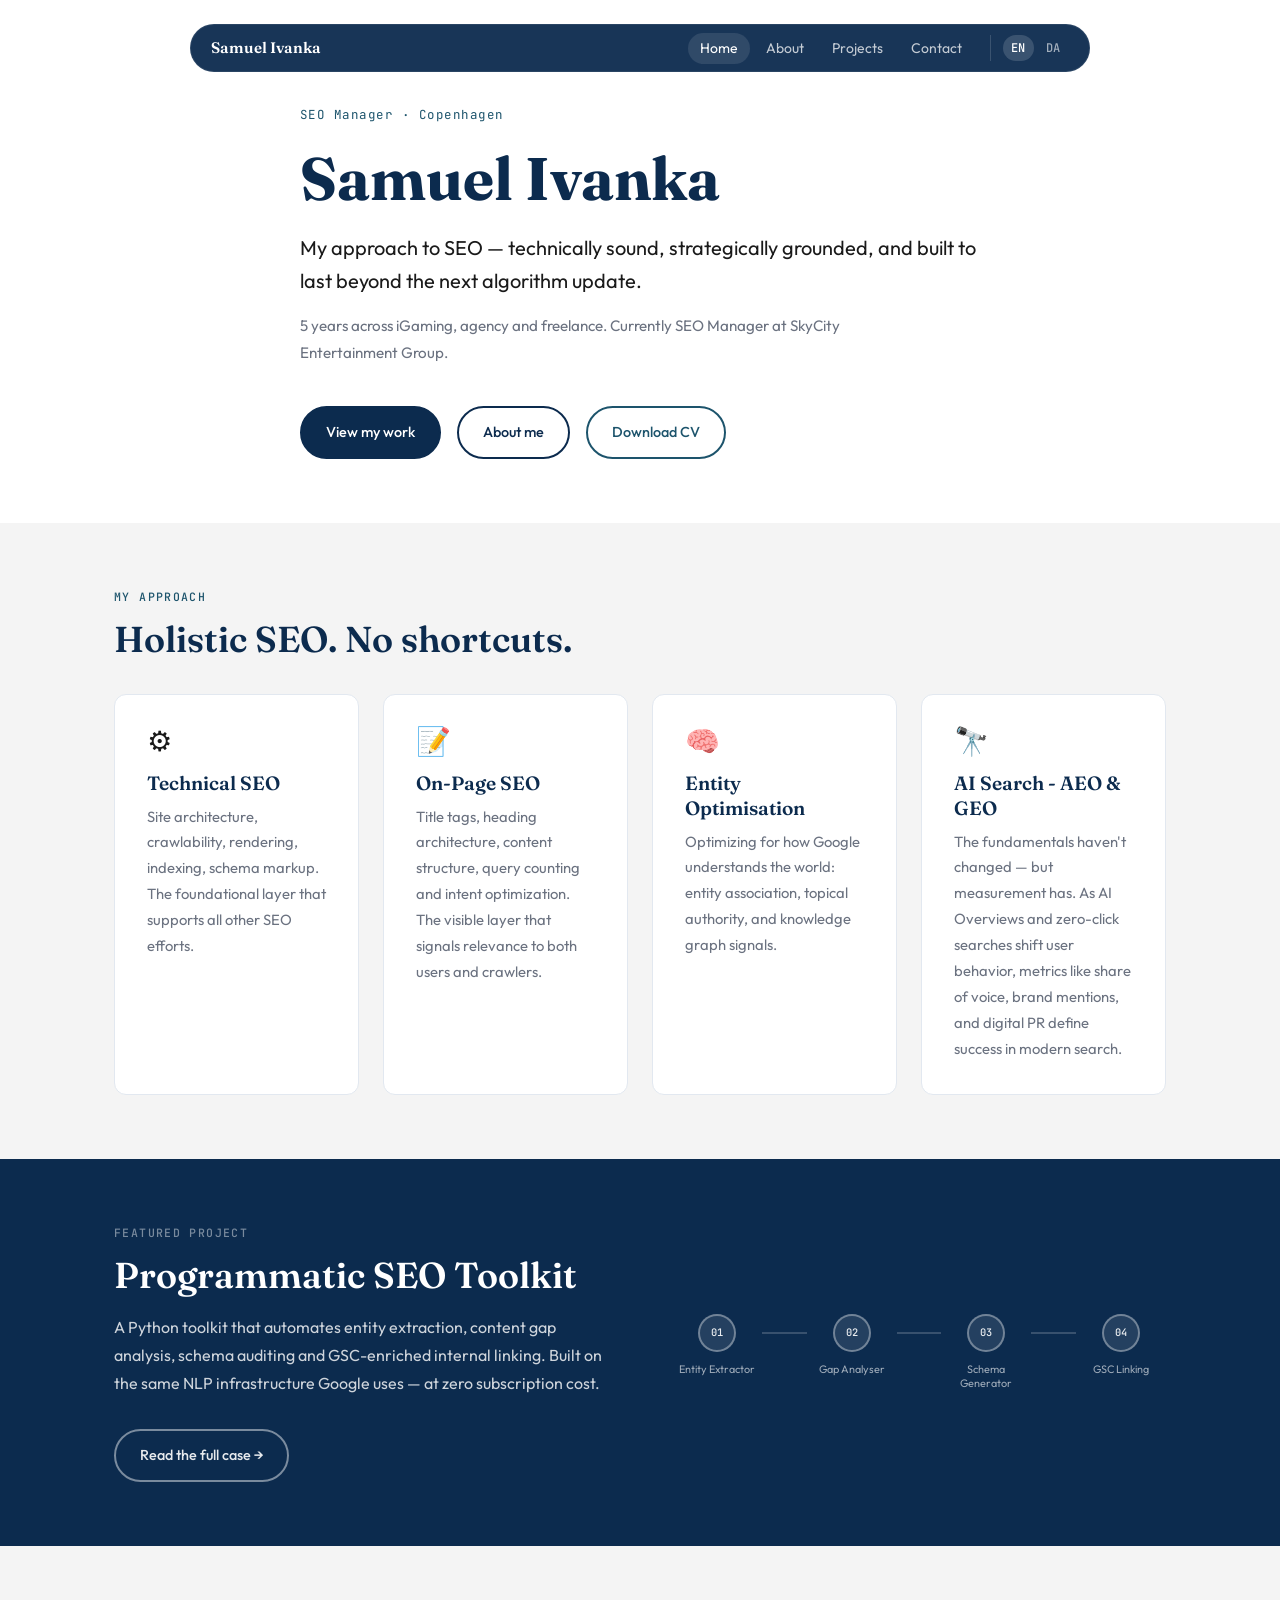
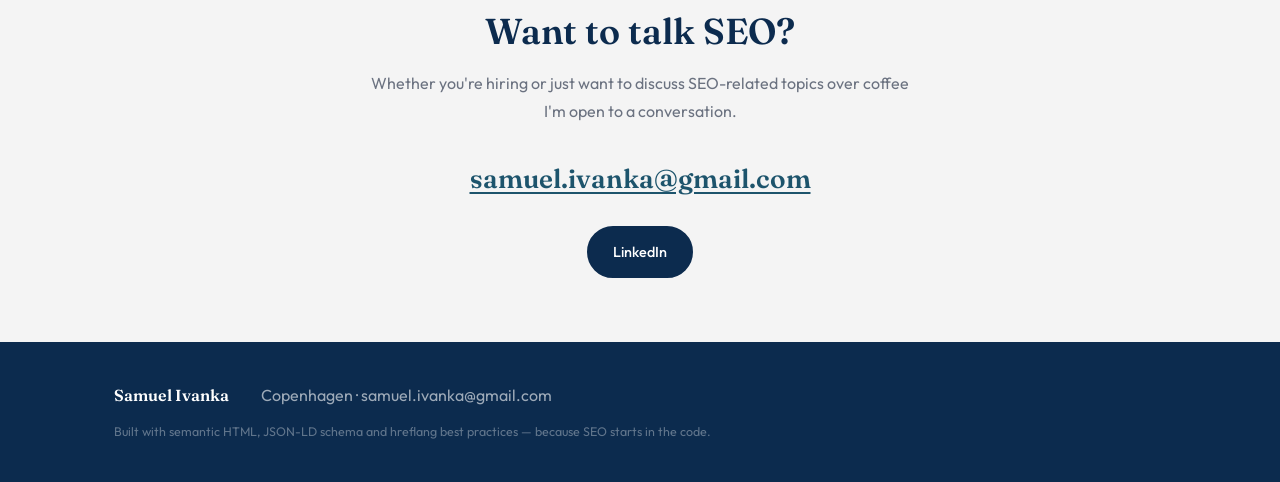
==== commit a3d6e8c8: "text changed on index.html and also on about.html" ====
--- a/index.html
+++ b/index.html
@@ -109,8 +109,8 @@
 
         <h1>Samuel Ivanka</h1>
 
-        <p class="hero-tagline t-en">I do SEO that holds up — technically sound, strategically grounded, and built to last beyond the next algorithm update.</p>
-        <p class="hero-tagline t-da">Jeg laver SEO der holder — teknisk solidt, strategisk funderet og bygget til at overleve den næste algoritme-opdatering.</p>
+        <p class="hero-tagline t-en">My approach to SEO — technically sound, strategically grounded, and built to last beyond the next algorithm update.</p>
+        <p class="hero-tagline t-da">Min SEO tilgang — teknisk solidt, strategisk funderet og bygget til at overleve den næste algoritme-opdatering.</p>
 
         <p class="hero-sub t-en">5 years across iGaming, agency and freelance. Currently SEO Manager at SkyCity Entertainment Group.</p>
         <p class="hero-sub t-da">5 års erfaring inden for iGaming, bureau og freelance. Nuværende SEO Manager hos SkyCity Entertainment Group.</p>
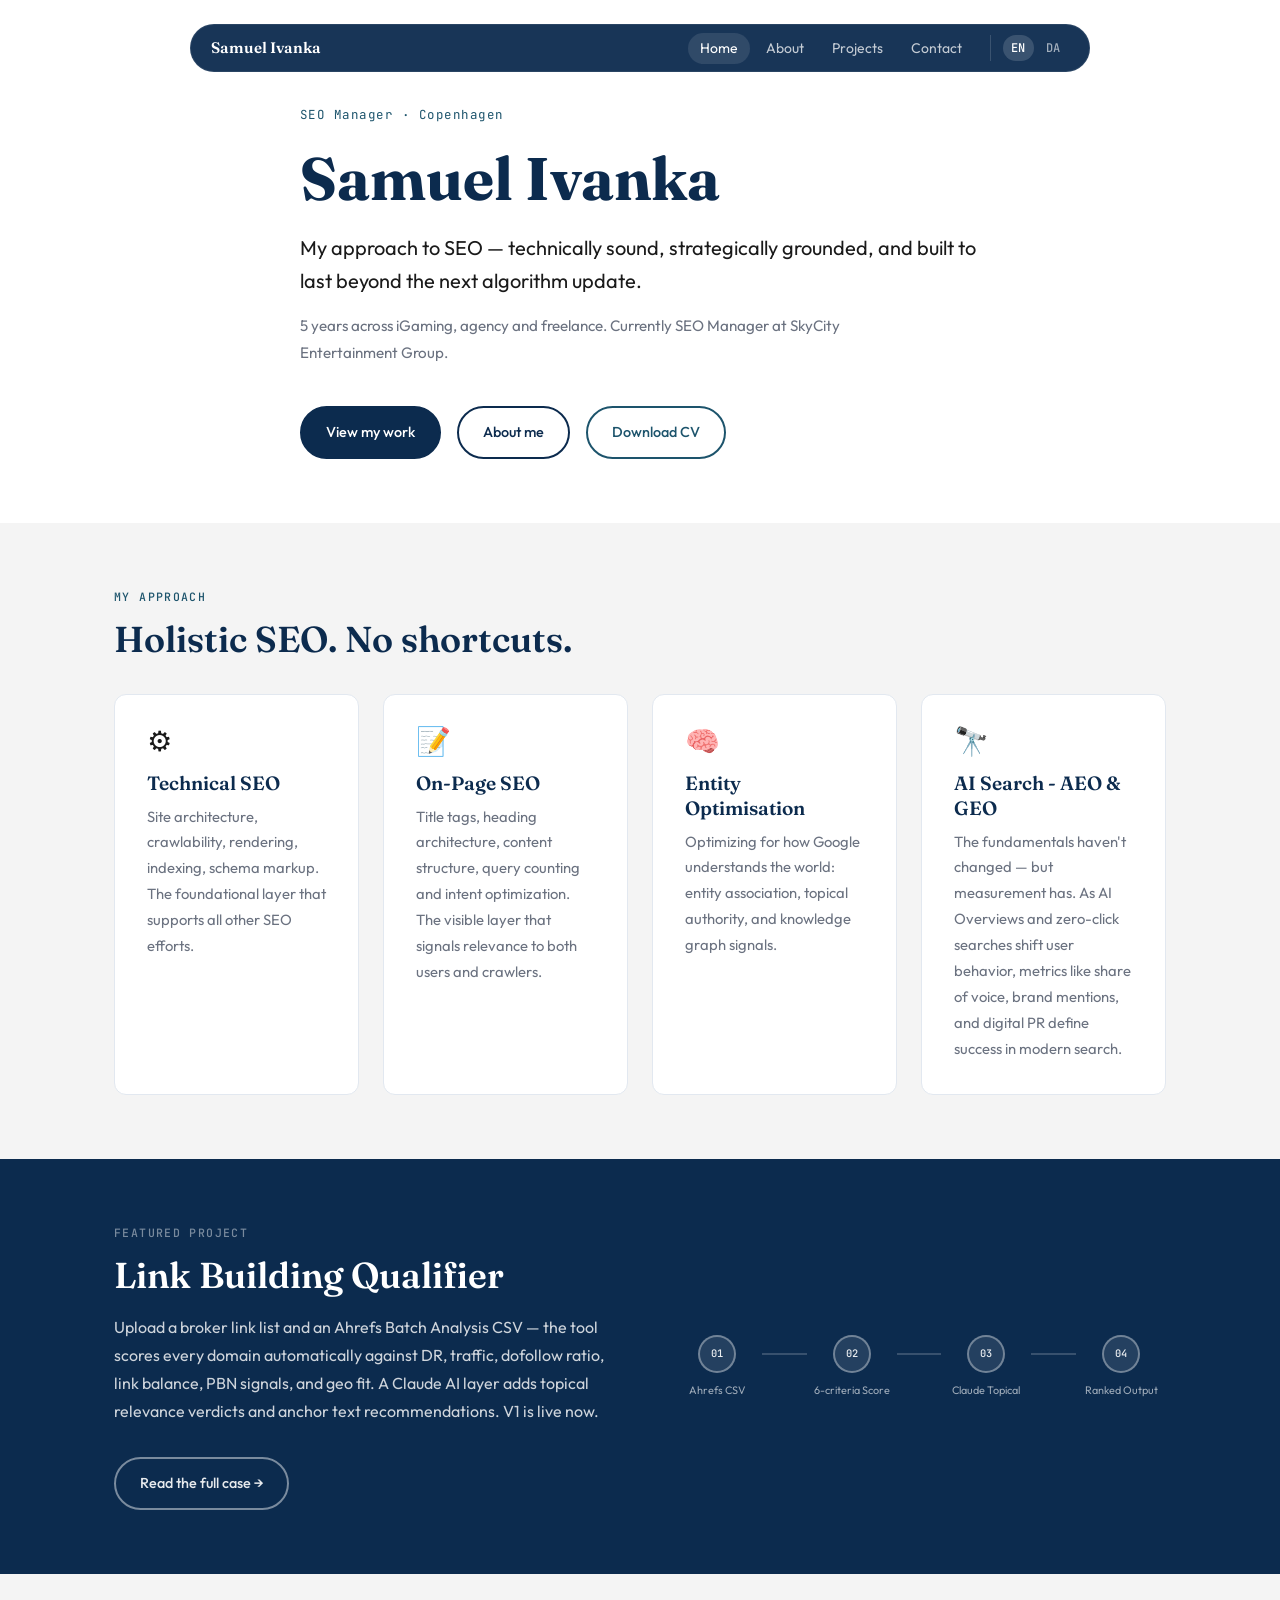
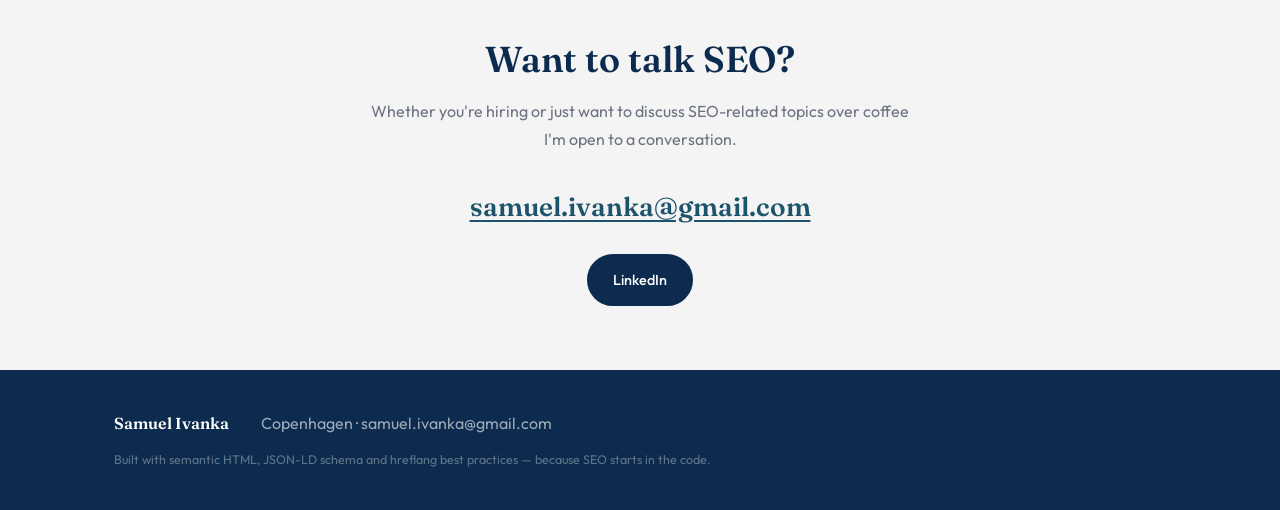
==== commit cb796c9f: "Publish Redirect Mapper as live case study, reorder projects, update featured - redirect-mapper.html" ====
--- a/index.html
+++ b/index.html
@@ -1,15 +1,15 @@
 <!DOCTYPE html>
 <html lang="en"
-  data-title-en="Samuel Ivanka — SEO Manager"
-  data-title-da="Samuel Ivanka — SEO Manager"
-  data-desc-en="Samuel Ivanka is a technical SEO manager based in Copenhagen with 5 years of experience in iGaming, agency and freelance SEO."
-  data-desc-da="Samuel Ivanka er en teknisk SEO manager baseret i København med 5 års erfaring inden for iGaming, bureau og freelance SEO.">
+  data-title-en="Welcome to my portfolio!"
+  data-title-da="Velkommen til mit portfolio!"
+  data-desc-en="I am an SEO manager based in Copenhagen with 5 years of experience in iGaming, agency and freelance SEO."
+  data-desc-da="Jeg er SEO manager baseret i København med 5 års erfaring inden for iGaming, bureau og freelance SEO.">
 <head>
   <meta charset="UTF-8">
   <meta name="viewport" content="width=device-width, initial-scale=1.0">
 
-  <title>Samuel Ivanka — SEO Manager</title>
-  <meta name="description" content="Samuel Ivanka is a technical SEO manager based in Copenhagen with 5 years of experience in iGaming, agency and freelance SEO.">
+  <title>Welcome to my portfolio!</title>
+  <meta name="description" content="I am an SEO manager based in Copenhagen with 5 years of experience in iGaming, agency and freelance SEO.">
 
   <!-- Canonical -->
   <link rel="canonical" href="https://samuelivanka.github.io/">
@@ -124,10 +124,10 @@
             <span class="t-en">About me</span>
             <span class="t-da">Om mig</span>
           </a>
-          <a href="S.Ivanka_CV.pdf" class="btn-outline" download>
-            Download CV
-          </a>
-        </div>
+          <a href="S.Ivanka_CV.pdf" class="btn-outline t-en" download>Download CV</a>
+          <a href="S.Ivanka_Resume.pdf" class="btn-outline t-da" download>Download CV</a>
+        </div>
+        <div class="scroll-hint" aria-hidden="true">&#8595;</div>
       </div>
     </section>
 
@@ -201,13 +201,13 @@
               <span class="t-da">Udvalgt Projekt</span>
             </span>
             <h2>
-              <span class="t-en">Programmatic SEO Toolkit</span>
-              <span class="t-da">Programmatisk SEO Toolkit</span>
+              <span class="t-en">Link Building Qualifier</span>
+              <span class="t-da">Link Building Qualifier</span>
             </h2>
-            <p class="t-en">A Python toolkit that automates entity extraction, content gap analysis, schema auditing and GSC-enriched internal linking. Built on the same NLP infrastructure Google uses — at zero subscription cost.</p>
-            <p class="t-da">Et Python-toolkit der automatiserer entitetsudtrækning, content gap-analyse, schema-audit og GSC-beriget intern linkbuilding. Bygget på den samme NLP-infrastruktur som Google bruger — uden abonnementsomkostninger.</p>
+            <p class="t-en">Upload a broker link list and an Ahrefs Batch Analysis CSV — the tool scores every domain automatically against DR, traffic, dofollow ratio, link balance, PBN signals, and geo fit. A Claude AI layer adds topical relevance verdicts and anchor text recommendations. V1 is live now.</p>
+            <p class="t-da">Upload en broker-linkliste og en Ahrefs Batch Analysis CSV — værktøjet scorer hvert domæne automatisk mod DR, trafik, dofollow-ratio, link balance, PBN-signaler og geo-match. Et Claude AI-lag tilføjer topical relevans-verdikter og anchor text-anbefalinger. V1 er live nu.</p>
             <div class="featured-cta">
-              <a href="projects/seo-toolkit.html" class="btn-outline">
+              <a href="projects/link-qualifier.html" class="btn-outline">
                 <span class="t-en">Read the full case →</span>
                 <span class="t-da">Læs hele casen →</span>
               </a>
@@ -215,25 +215,25 @@
           </div>
 
           <div class="featured-visual fade-up">
-            <div class="mini-pipeline" role="img" aria-label="4-step SEO toolkit pipeline diagram">
+            <div class="mini-pipeline" role="img" aria-label="Link qualifier scoring criteria diagram">
               <div class="mini-step">
                 <div class="mini-step-dot">01</div>
-                <span class="mini-step-label">Entity Extractor</span>
+                <span class="mini-step-label">Ahrefs CSV</span>
               </div>
               <div class="mini-connector" aria-hidden="true"></div>
               <div class="mini-step">
                 <div class="mini-step-dot">02</div>
-                <span class="mini-step-label">Gap Analyser</span>
+                <span class="mini-step-label">6-criteria Score</span>
               </div>
               <div class="mini-connector" aria-hidden="true"></div>
               <div class="mini-step">
                 <div class="mini-step-dot">03</div>
-                <span class="mini-step-label">Schema Generator</span>
+                <span class="mini-step-label">Claude Topical</span>
               </div>
               <div class="mini-connector" aria-hidden="true"></div>
               <div class="mini-step">
                 <div class="mini-step-dot">04</div>
-                <span class="mini-step-label">GSC Linking</span>
+                <span class="mini-step-label">Ranked Output</span>
               </div>
             </div>
           </div>
--- a/style.css
+++ b/style.css
@@ -39,12 +39,15 @@
 html {
   scroll-behavior: smooth;
   font-size: 16px;
+  overflow-x: hidden;
 }
 
 body {
   font-family: var(--font-body);
   color: var(--ink);
   background: var(--white);
+  overflow-x: hidden;
+  max-width: 100%;
   line-height: 1.7;
   -webkit-font-smoothing: antialiased;
 }
@@ -383,6 +386,10 @@
   align-items: center;
 }
 
+/* Prevent grid children from overflowing their column */
+.featured-text,
+.featured-visual { min-width: 0; }
+
 .featured-cta { margin-top: 2rem; }
 
 /* Outline button on dark navy background — needs light colours */
@@ -1114,7 +1121,11 @@
 }
 
 @media (max-width: 768px) {
-  :root { --section-gap: 2.5rem; }
+  :root { --section-gap: 2rem; }
+
+  .hero { padding: 4rem 0 2.5rem; }
+  .page-header { padding: 4rem 0 2rem; }
+  .about-intro, .personal-intro { padding: 2.5rem 0 1.5rem; }
 
   .pipeline-step {
     grid-template-columns: 1fr;
@@ -1193,3 +1204,48 @@
 
   footer .container { gap: 0.4rem 1rem; }
 }
+
+@media (max-width: 480px) {
+  :root { --section-gap: 1.5rem; }
+
+  .container { padding: 0 1rem; }
+  .hero { padding: 3rem 0 2rem; }
+  .page-header { padding: 3rem 0 1.5rem; }
+  .about-intro, .personal-intro { padding: 2rem 0 1rem; }
+  .feature-card { padding: 1.5rem 1.25rem; }
+  .placeholder-card { padding: 1.5rem 1.25rem; }
+  .mini-pipeline { max-width: 100%; }
+  h1, h2, h3 { overflow-wrap: break-word; word-break: break-word; }
+  .featured-visual { display: none; }
+  .section-header { margin-bottom: 1.25rem; }
+
+  /* Badges: drop absolute positioning so they don't overlap the tag pills */
+  .coming-soon-badge,
+  .working-on-badge {
+    position: static;
+    display: inline-block;
+    margin-bottom: 0.75rem;
+  }
+}
+
+/* ---- Scroll hint (mobile hero only) ---- */
+.scroll-hint {
+  display: none;
+}
+
+@keyframes bounce-down {
+  0%, 100% { transform: translateY(0);   opacity: 0.5; }
+  50%       { transform: translateY(6px); opacity: 1;   }
+}
+
+@media (max-width: 768px) {
+  .scroll-hint {
+    display: block;
+    margin-top: 1.75rem;
+    text-align: center;
+    font-size: 1.25rem;
+    color: var(--muted);
+    animation: bounce-down 1.6s ease-in-out infinite;
+    user-select: none;
+  }
+}
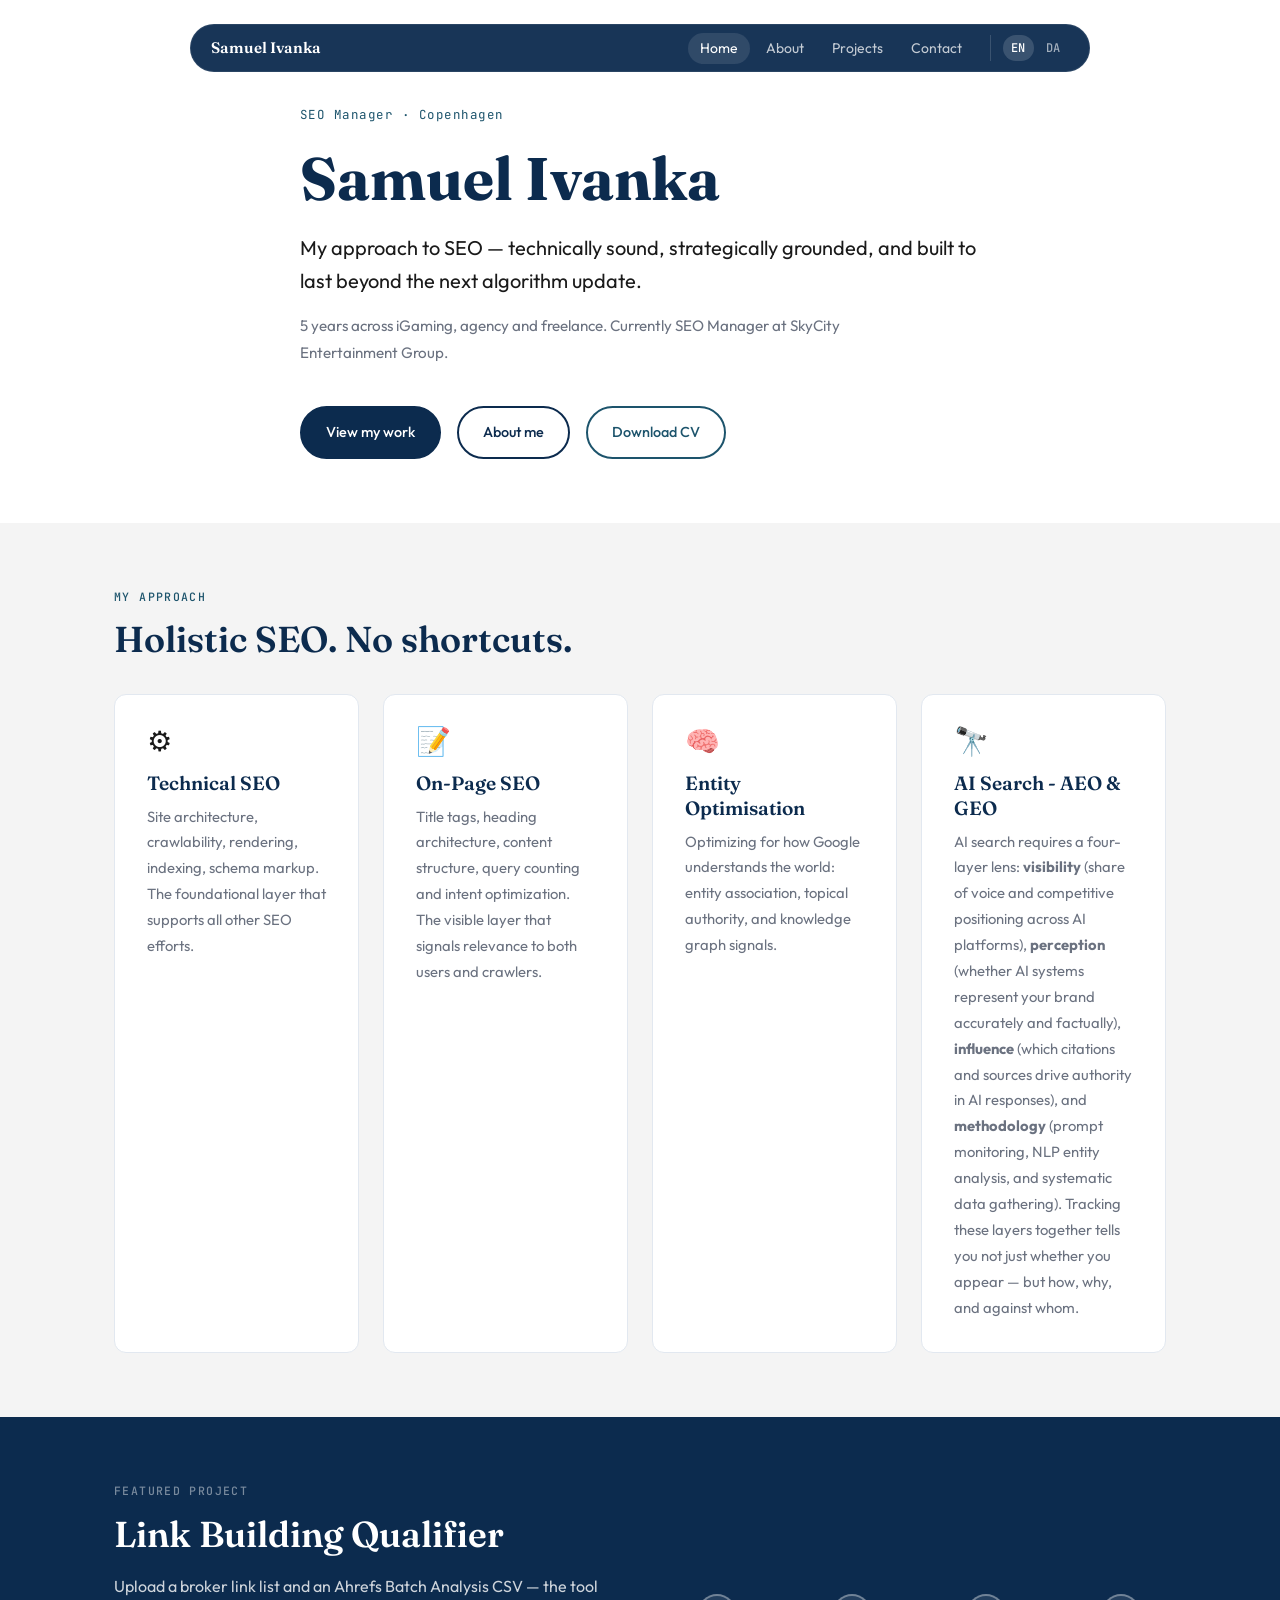
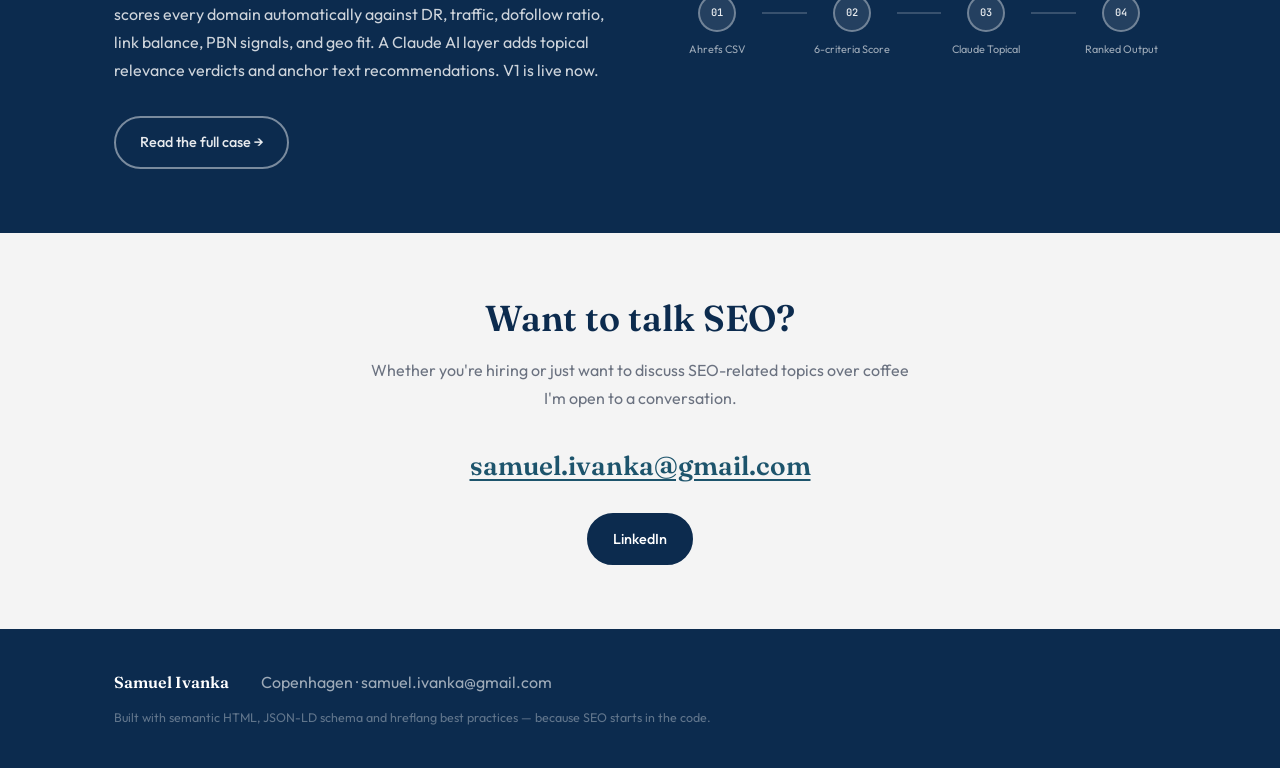
==== commit 319c14e7: "Update AI Search card with four-layer visibility framework Co-Authored-By: Claude Sonnet 4.6 <norepl" ====
--- a/index.html
+++ b/index.html
@@ -182,8 +182,8 @@
             <h3>
               <span>AI Search - AEO & GEO</span>
             </h3>
-            <p class="t-en">The fundamentals haven't changed — but measurement has. As AI Overviews and zero-click searches shift user behavior, metrics like share of voice, brand mentions, and digital PR define success in modern search.</p>
-            <p class="t-da">Det grundlæggende er det samme – men målingen har ændret sig. I takt med at AI Overviews og zero-click-søgninger ændrer brugeradfærden, bliver share of voice, brand mentions og digital PR de afgørende parametre.</p>
+            <p class="t-en">AI search requires a four-layer lens: <strong>visibility</strong> (share of voice and competitive positioning across AI platforms), <strong>perception</strong> (whether AI systems represent your brand accurately and factually), <strong>influence</strong> (which citations and sources drive authority in AI responses), and <strong>methodology</strong> (prompt monitoring, NLP entity analysis, and systematic data gathering). Tracking these layers together tells you not just whether you appear — but how, why, and against whom.</p>
+            <p class="t-da">AI-søgning kræver et firlags-perspektiv: <strong>synlighed</strong> (share of voice og konkurrencepositionering på tværs af AI-platforme), <strong>perception</strong> (om AI-systemer repræsenterer dit brand præcist og faktuelt), <strong>indflydelse</strong> (hvilke citationer og kilder driver autoritet i AI-svar), og <strong>metodik</strong> (prompt-overvågning, NLP-entitetsanalyse og systematisk dataindsamling). Disse fire lag tilsammen fortæller ikke bare om du optræder – men hvordan, hvorfor og over for hvem.</p>
           </article>
 
         </div>
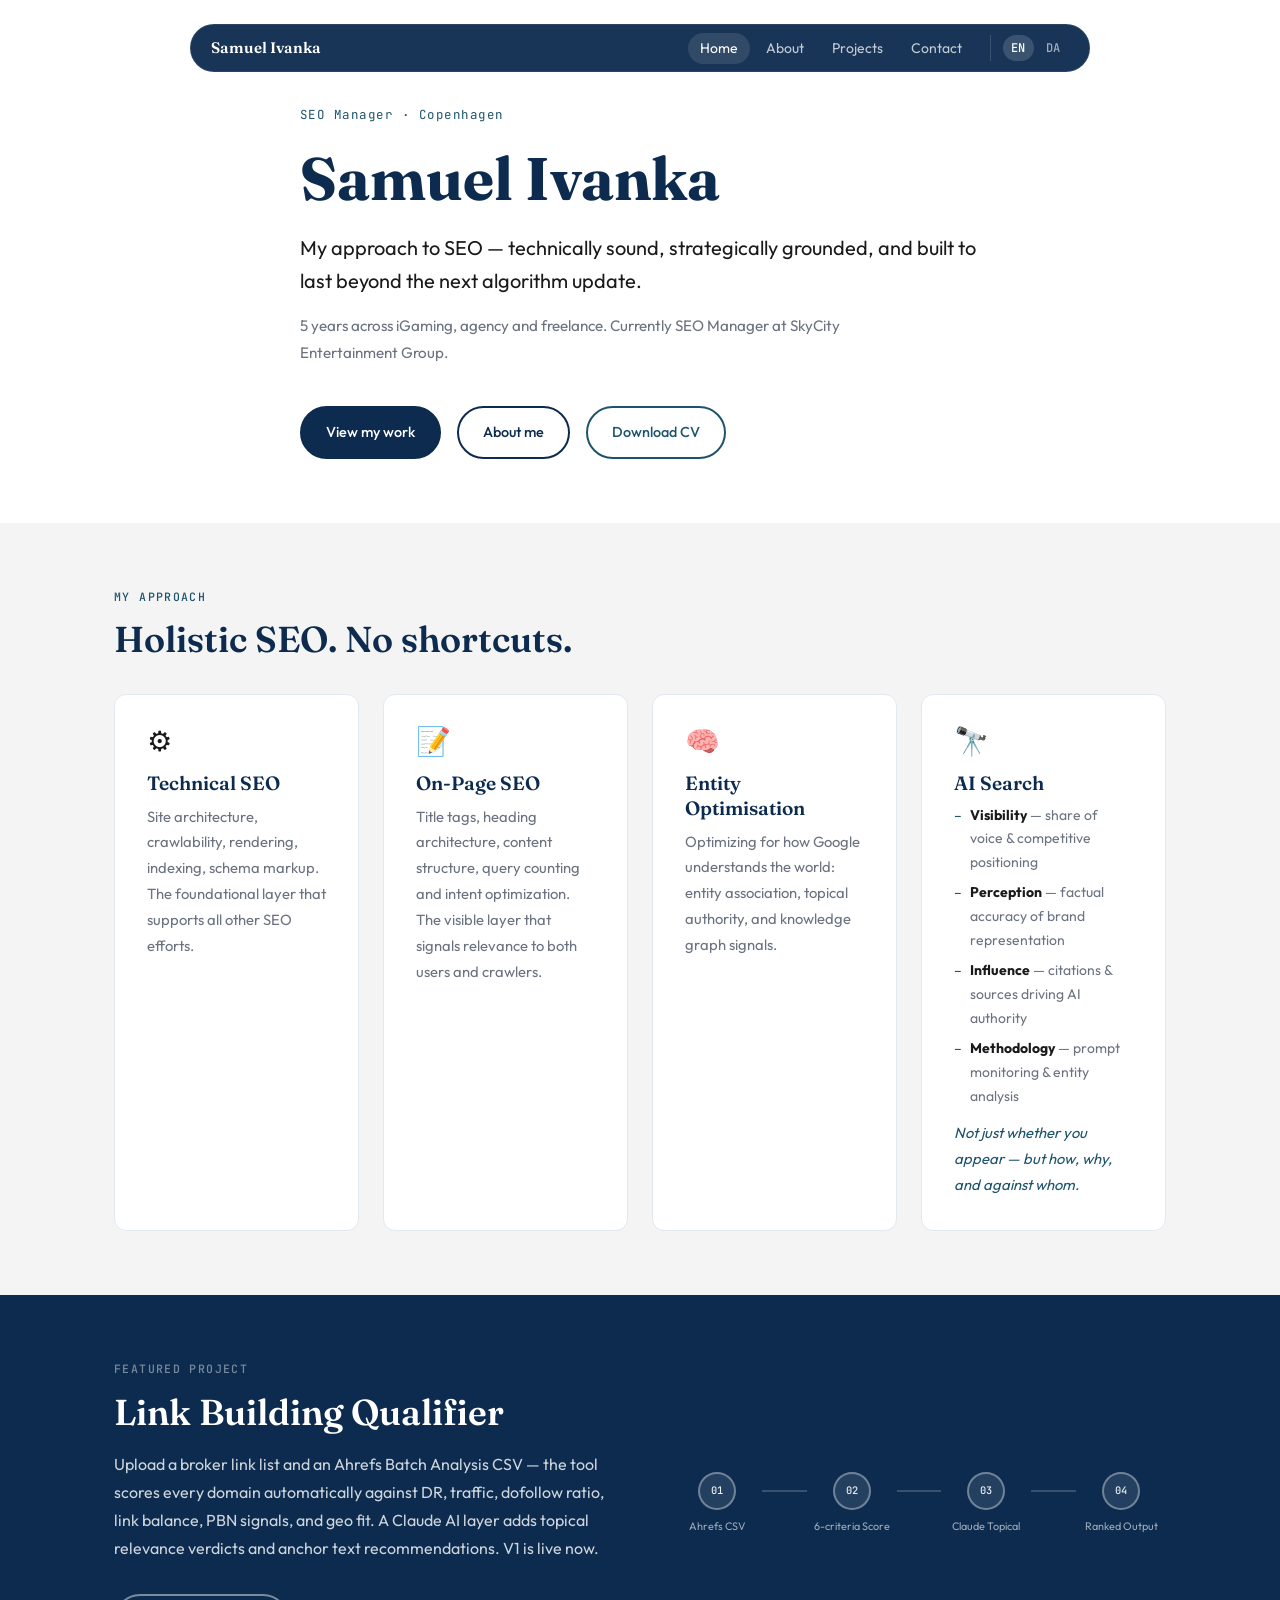
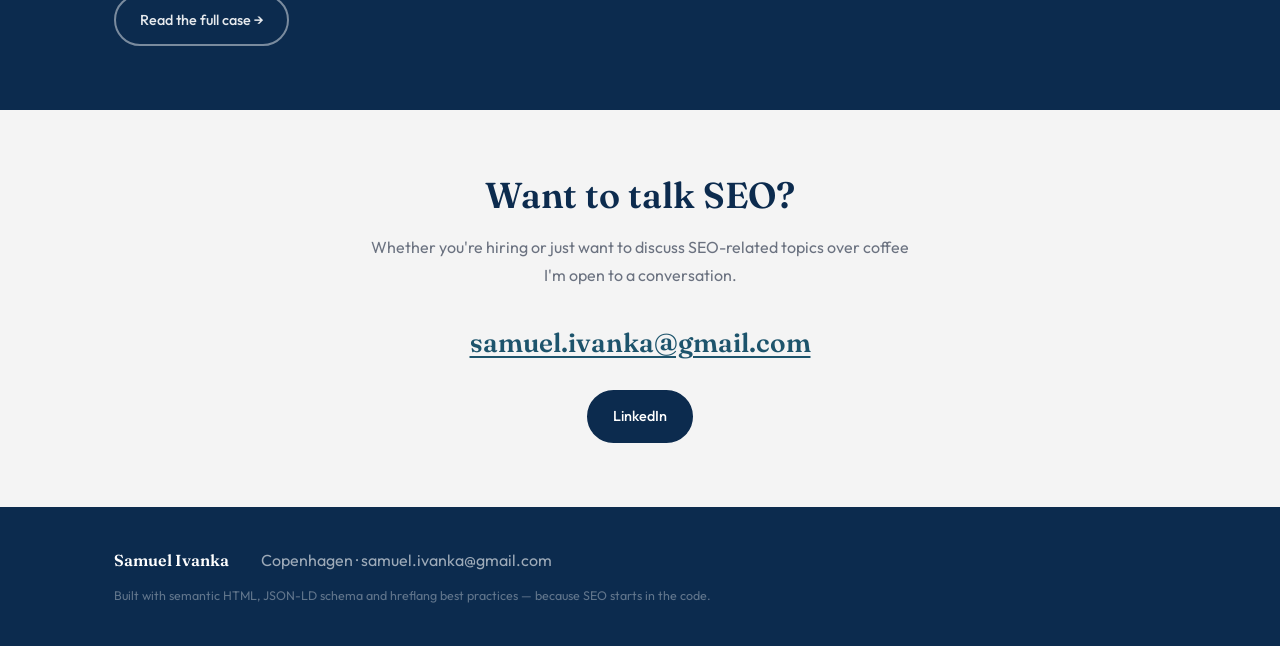
==== commit d097f3b5: "Redesign AI Search card with layered list format Co-Authored-By: Claude Sonnet 4.6 <noreply@anthropi" ====
--- a/index.html
+++ b/index.html
@@ -180,10 +180,22 @@
           <article class="card fade-up">
             <div class="card-icon">🔭</div>
             <h3>
-              <span>AI Search - AEO & GEO</span>
-            </h3>
-            <p class="t-en">AI search requires a four-layer lens: <strong>visibility</strong> (share of voice and competitive positioning across AI platforms), <strong>perception</strong> (whether AI systems represent your brand accurately and factually), <strong>influence</strong> (which citations and sources drive authority in AI responses), and <strong>methodology</strong> (prompt monitoring, NLP entity analysis, and systematic data gathering). Tracking these layers together tells you not just whether you appear — but how, why, and against whom.</p>
-            <p class="t-da">AI-søgning kræver et firlags-perspektiv: <strong>synlighed</strong> (share of voice og konkurrencepositionering på tværs af AI-platforme), <strong>perception</strong> (om AI-systemer repræsenterer dit brand præcist og faktuelt), <strong>indflydelse</strong> (hvilke citationer og kilder driver autoritet i AI-svar), og <strong>metodik</strong> (prompt-overvågning, NLP-entitetsanalyse og systematisk dataindsamling). Disse fire lag tilsammen fortæller ikke bare om du optræder – men hvordan, hvorfor og over for hvem.</p>
+              <span>AI Search</span>
+            </h3>
+            <ul class="card-layers t-en">
+              <li><strong>Visibility</strong> — share of voice &amp; competitive positioning</li>
+              <li><strong>Perception</strong> — factual accuracy of brand representation</li>
+              <li><strong>Influence</strong> — citations &amp; sources driving AI authority</li>
+              <li><strong>Methodology</strong> — prompt monitoring &amp; entity analysis</li>
+            </ul>
+            <ul class="card-layers t-da">
+              <li><strong>Synlighed</strong> — share of voice og konkurrencepositionering</li>
+              <li><strong>Perception</strong> — faktuel nøjagtighed i brandrepræsentation</li>
+              <li><strong>Indflydelse</strong> — citationer der driver AI-autoritet</li>
+              <li><strong>Metodik</strong> — prompt-overvågning og entitetsanalyse</li>
+            </ul>
+            <p class="card-summary t-en">Not just whether you appear — but how, why, and against whom.</p>
+            <p class="card-summary t-da">Ikke bare om du optræder — men hvordan, hvorfor og over for hvem.</p>
           </article>
 
         </div>
--- a/style.css
+++ b/style.css
@@ -367,6 +367,34 @@
 .card h3 { margin-bottom: 0.5rem; }
 .card p  { color: var(--muted); font-size: 0.925rem; }
 
+.card-layers {
+  list-style: none;
+  padding: 0;
+  margin: 0.5rem 0 0.75rem;
+  display: flex;
+  flex-direction: column;
+  gap: 0.4rem;
+}
+.card-layers li {
+  font-size: 0.875rem;
+  color: var(--muted);
+  padding-left: 1rem;
+  position: relative;
+}
+.card-layers li::before {
+  content: "–";
+  position: absolute;
+  left: 0;
+  color: var(--teal);
+}
+.card-layers li strong { color: var(--ink); }
+.card-summary {
+  font-size: 0.875rem;
+  color: var(--teal) !important;
+  font-style: italic;
+  margin-top: 0.25rem;
+}
+
 /* ====================================================
    FEATURED PROJECT SECTION
    ==================================================== */
